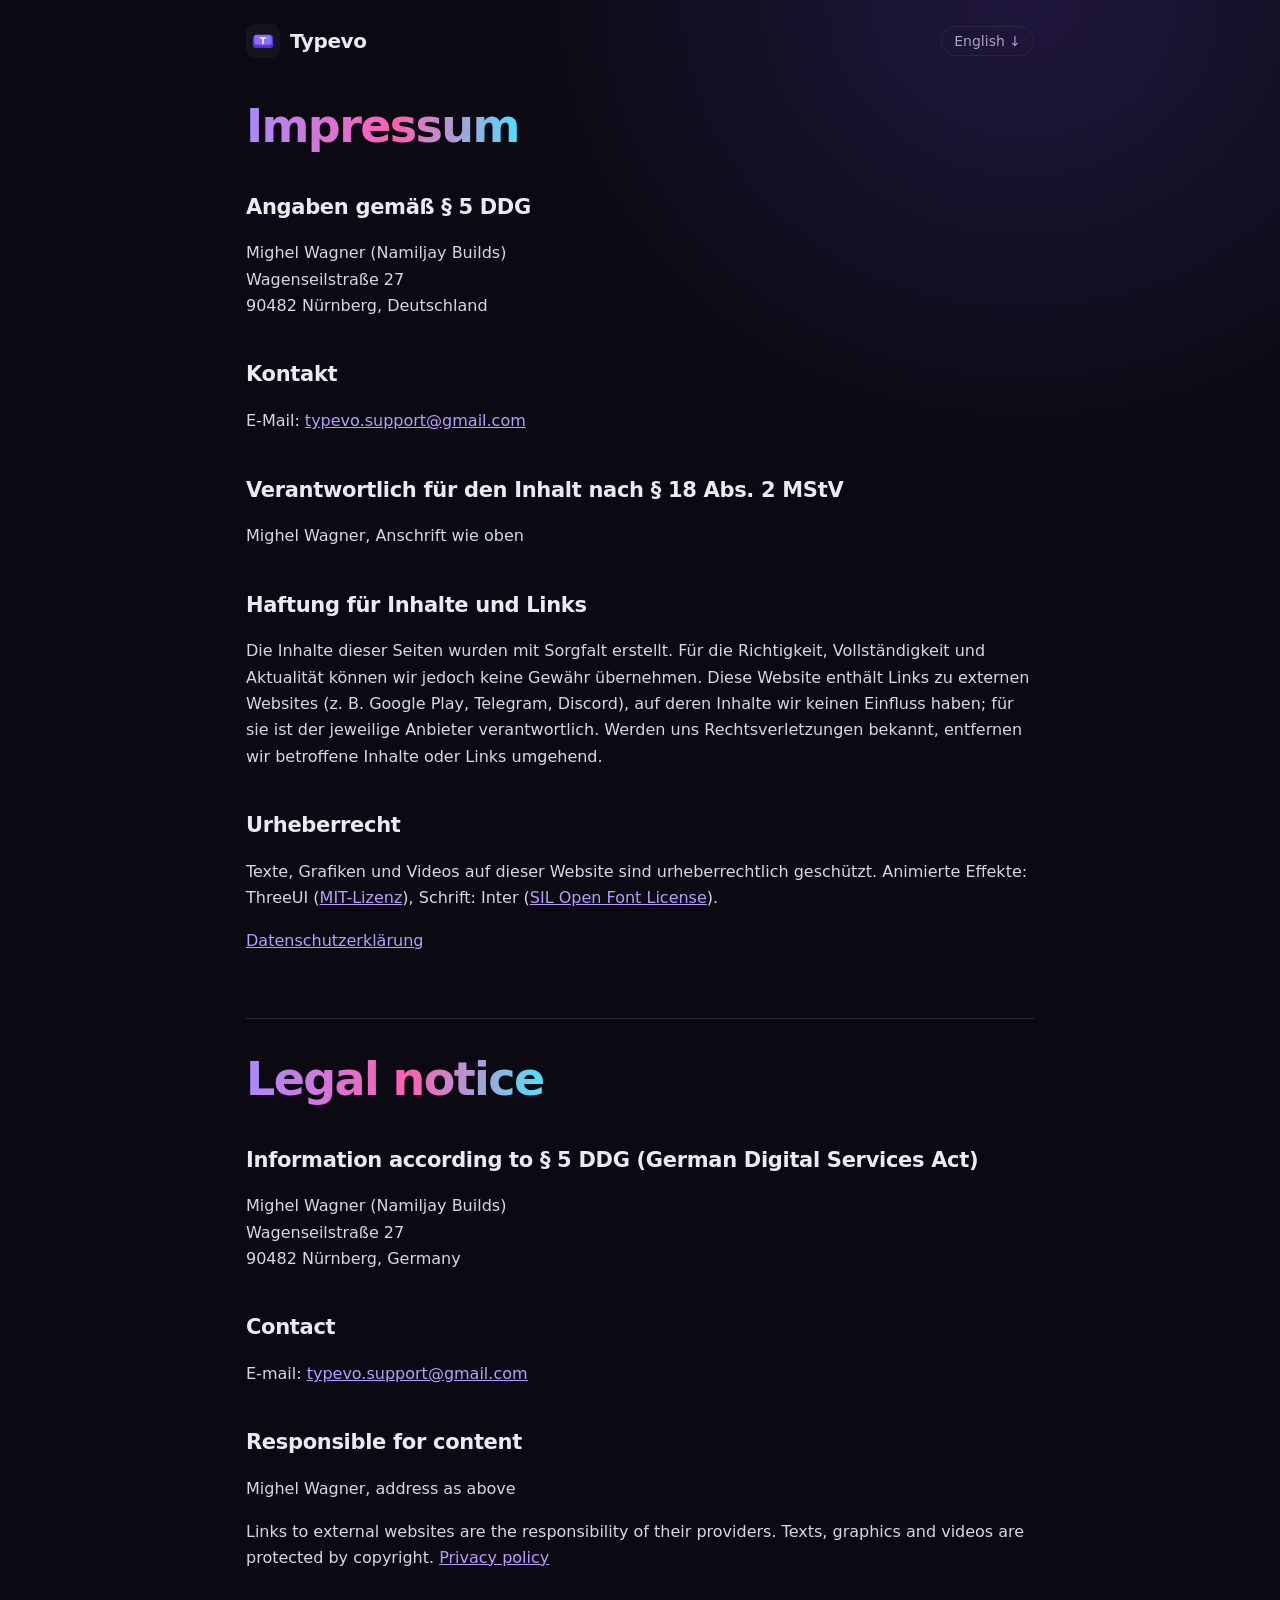
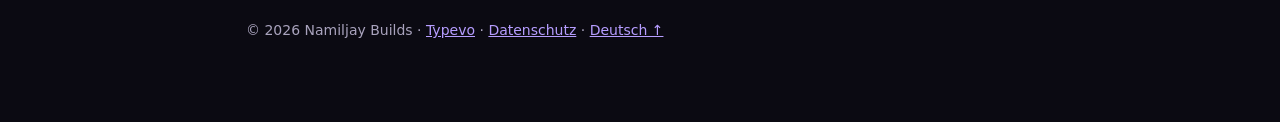
==== impressum.html @ 814fe544 "Impressum, full controller details in the privacy policy, footer link Co-Authored-By: Claude Opus 5." ====
<!doctype html>
<html lang="de">
<head>
<meta charset="utf-8">
<meta name="viewport" content="width=device-width, initial-scale=1">
<title>Impressum – Typevo</title>
<meta name="description" content="Impressum der Typevo-Website. Legal notice of the Typevo website.">
<meta name="theme-color" content="#0b0a12">
<link rel="icon" type="image/png" href="assets/icon.png">
<style>
  :root { --bg: #0b0a12; --card: #15131f; --line: #2a2738; --text: #ece9f6; --muted: #a9a3bd; --accent: #b69dff; --pink: #ff5fb0; --cyan: #4de3ff; }
  * { box-sizing: border-box; }
  html { scroll-behavior: smooth; }
  body { margin: 0; background: radial-gradient(60% 40% at 80% 0%, rgba(124,77,255,.18), transparent 70%), var(--bg); color: var(--text);
    font: 16px/1.65 "Inter Display", Inter, system-ui, -apple-system, Roboto, "Segoe UI", sans-serif; }
  .wrap { max-width: 820px; margin: 0 auto; padding: 24px 16px 80px; }
  header { display: flex; justify-content: space-between; align-items: center; gap: 12px; flex-wrap: wrap; padding-bottom: 8px; }
  .brand { display: flex; align-items: center; gap: 10px; color: var(--text); text-decoration: none; font-weight: 800; font-size: 20px; letter-spacing: -.02em; }
  .brand img { width: 34px; height: 34px; border-radius: 9px; }
  .lang a { color: var(--muted); text-decoration: none; border: 1px solid var(--line); border-radius: 999px; padding: 6px 12px; font-size: 14px; }
  h1 { font-size: clamp(30px, 6vw, 46px); line-height: 1.08; letter-spacing: -.035em; margin: 36px 0 6px; }
  h1 span { background: linear-gradient(95deg, #a98bff, var(--pink) 55%, var(--cyan)); -webkit-background-clip: text; background-clip: text; color: transparent; }
  h2 { font-size: 21px; letter-spacing: -.015em; margin: 38px 0 8px; scroll-margin-top: 16px; }
  h3 { font-size: 17px; margin: 22px 0 4px; }
  p, li { color: #d9d5e6; }
  .date { color: var(--muted); margin: 0 0 22px; }
  .tldr { background: var(--card); border: 1px solid var(--line); border-radius: 18px; padding: 18px 20px; }
  .tldr ul { margin: 8px 0 0; padding-left: 20px; }
  .toc { columns: 2; column-gap: 28px; padding-left: 20px; color: var(--muted); }
  .toc a { color: var(--muted); }
  a { color: var(--accent); }
  mark { background: #ffd23f; color: #1a1400; border-radius: 4px; padding: 0 4px; }
  table { width: 100%; border-collapse: collapse; margin: 10px 0; font-size: 15px; }
  td, th { border-top: 1px solid var(--line); padding: 9px 8px; vertical-align: top; text-align: left; }
  th { color: var(--muted); font-weight: 600; }
  hr { border: none; border-top: 1px solid var(--line); margin: 64px 0 0; }
  footer { margin-top: 48px; color: var(--muted); font-size: 14px; }
  @media (max-width: 600px) { .toc { columns: 1; } table, thead, tbody, tr, td, th { display: block; } th { display: none; } td { border: none; padding: 2px 0; } tr { border-top: 1px solid var(--line); padding: 8px 0; } }
</style>
</head>
<body>
<div class="wrap">
<header>
  <a class="brand" href="index.html"><img src="assets/icon.png" alt="">Typevo</a>
  <nav class="lang"><a href="#en" hreflang="en">English ↓</a></nav>
</header>
<main>
<section id="de">
<h1><span>Impressum</span></h1>
<h2>Angaben gemäß § 5 DDG</h2>
<p>Mighel Wagner (Namiljay Builds)<br>Wagenseilstraße 27<br>90482 Nürnberg, Deutschland</p>
<h2>Kontakt</h2>
<p>E-Mail: <a href="mailto:typevo.support@gmail.com">typevo.support@gmail.com</a></p>
<h2>Verantwortlich für den Inhalt nach § 18 Abs. 2 MStV</h2>
<p>Mighel Wagner, Anschrift wie oben</p>
<h2>Haftung für Inhalte und Links</h2>
<p>Die Inhalte dieser Seiten wurden mit Sorgfalt erstellt. Für die Richtigkeit, Vollständigkeit und Aktualität können wir jedoch keine Gewähr übernehmen. Diese Website enthält Links zu externen Websites (z. B. Google Play, Telegram, Discord), auf deren Inhalte wir keinen Einfluss haben; für sie ist der jeweilige Anbieter verantwortlich. Werden uns Rechtsverletzungen bekannt, entfernen wir betroffene Inhalte oder Links umgehend.</p>
<h2>Urheberrecht</h2>
<p>Texte, Grafiken und Videos auf dieser Website sind urheberrechtlich geschützt. Animierte Effekte: ThreeUI (<a href="licenses/threeui-LICENSE.txt">MIT-Lizenz</a>), Schrift: Inter (<a href="licenses/inter-OFL.txt">SIL Open Font License</a>).</p>
<p><a href="privacy-policy.html">Datenschutzerklärung</a></p>
</section>
<hr>
<section id="en" lang="en">
<h1><span>Legal notice</span></h1>
<h2>Information according to § 5 DDG (German Digital Services Act)</h2>
<p>Mighel Wagner (Namiljay Builds)<br>Wagenseilstraße 27<br>90482 Nürnberg, Germany</p>
<h2>Contact</h2>
<p>E-mail: <a href="mailto:typevo.support@gmail.com">typevo.support@gmail.com</a></p>
<h2>Responsible for content</h2>
<p>Mighel Wagner, address as above</p>
<p>Links to external websites are the responsibility of their providers. Texts, graphics and videos are protected by copyright. <a href="privacy-policy.html#en">Privacy policy</a></p>
</section>
</main>
<footer>© 2026 Namiljay Builds · <a href="index.html">Typevo</a> · <a href="privacy-policy.html">Datenschutz</a> · <a href="#de">Deutsch ↑</a></footer>
</div>
</body>
</html>
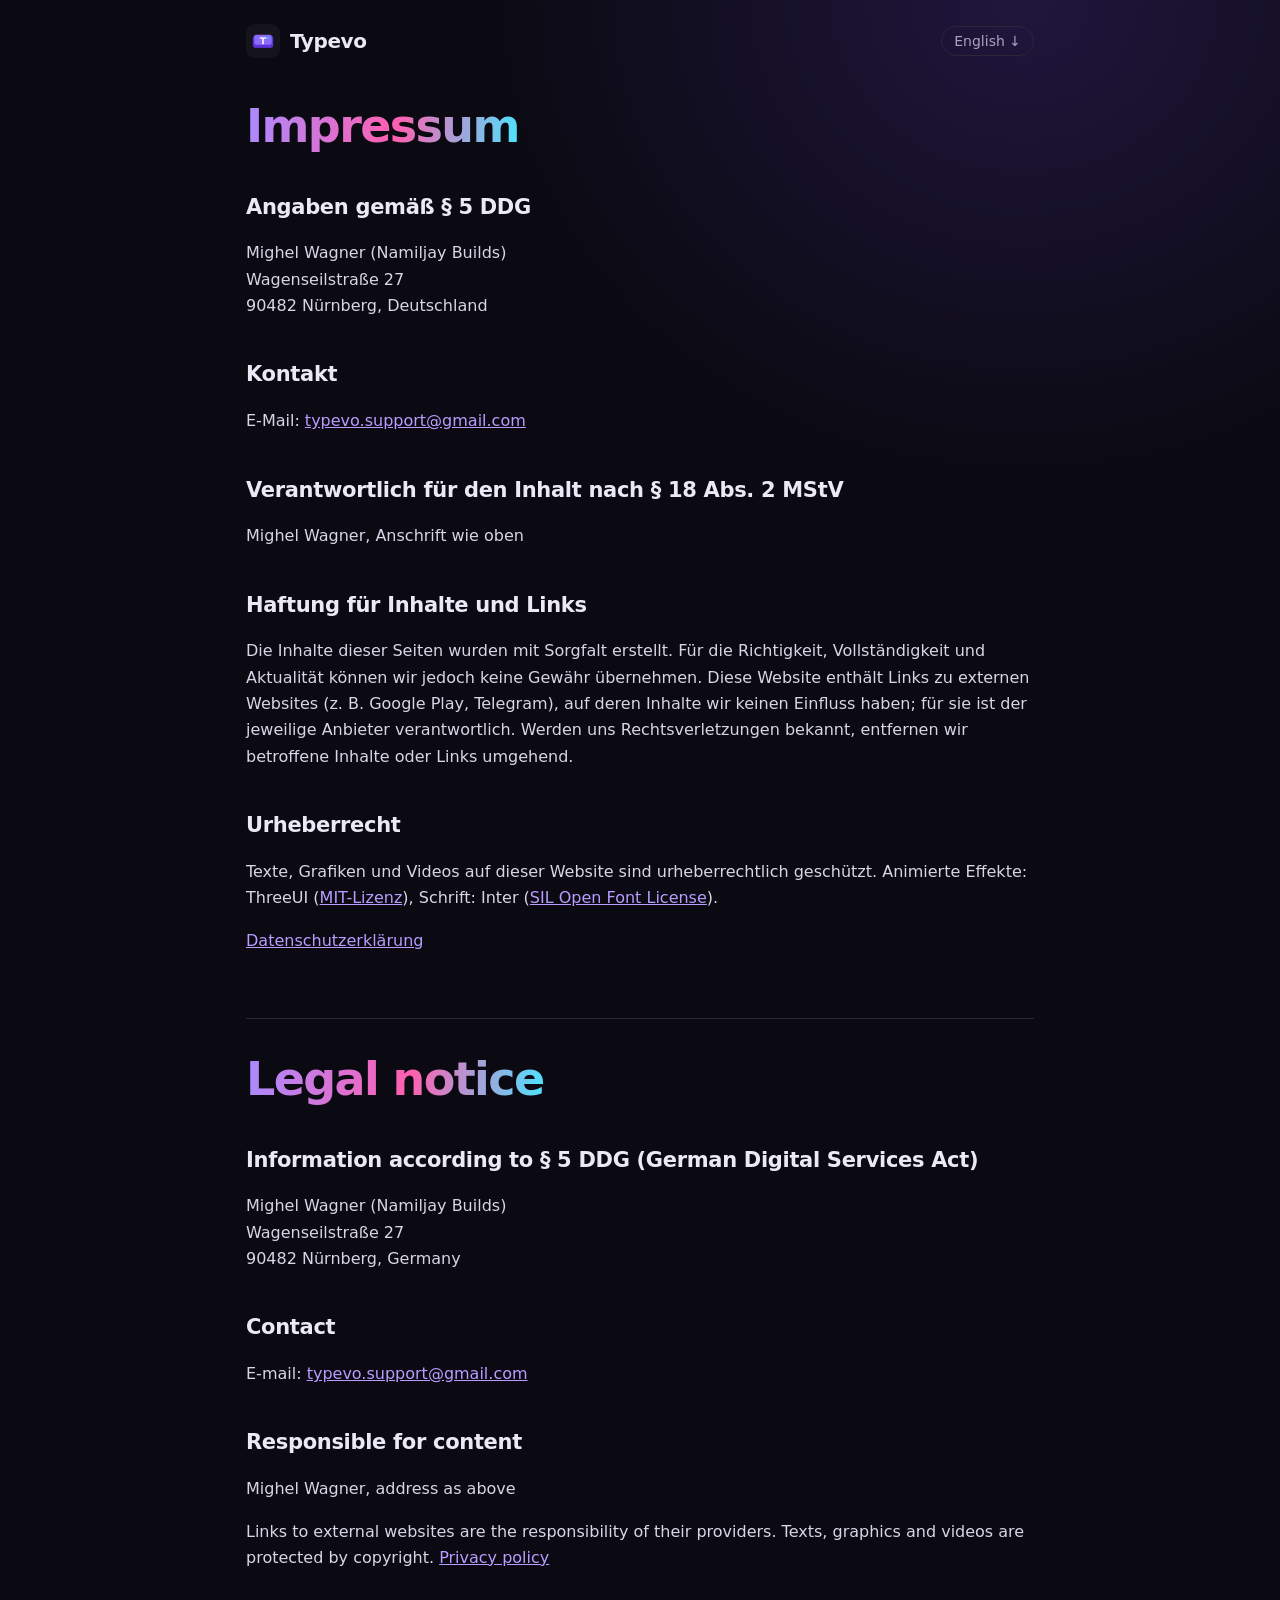
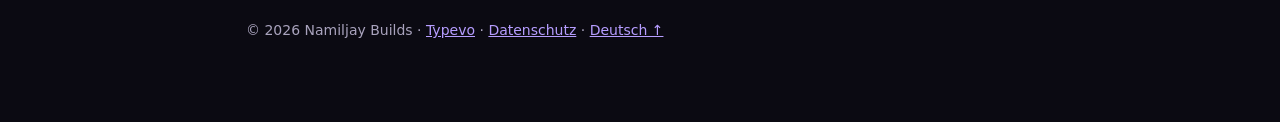
==== commit 89cf4ffb: "Hide Discord until it is set up" ====
--- a/impressum.html
+++ b/impressum.html
@@ -54,7 +54,7 @@
 <h2>Verantwortlich für den Inhalt nach § 18 Abs. 2 MStV</h2>
 <p>Mighel Wagner, Anschrift wie oben</p>
 <h2>Haftung für Inhalte und Links</h2>
-<p>Die Inhalte dieser Seiten wurden mit Sorgfalt erstellt. Für die Richtigkeit, Vollständigkeit und Aktualität können wir jedoch keine Gewähr übernehmen. Diese Website enthält Links zu externen Websites (z. B. Google Play, Telegram, Discord), auf deren Inhalte wir keinen Einfluss haben; für sie ist der jeweilige Anbieter verantwortlich. Werden uns Rechtsverletzungen bekannt, entfernen wir betroffene Inhalte oder Links umgehend.</p>
+<p>Die Inhalte dieser Seiten wurden mit Sorgfalt erstellt. Für die Richtigkeit, Vollständigkeit und Aktualität können wir jedoch keine Gewähr übernehmen. Diese Website enthält Links zu externen Websites (z. B. Google Play, Telegram), auf deren Inhalte wir keinen Einfluss haben; für sie ist der jeweilige Anbieter verantwortlich. Werden uns Rechtsverletzungen bekannt, entfernen wir betroffene Inhalte oder Links umgehend.</p>
 <h2>Urheberrecht</h2>
 <p>Texte, Grafiken und Videos auf dieser Website sind urheberrechtlich geschützt. Animierte Effekte: ThreeUI (<a href="licenses/threeui-LICENSE.txt">MIT-Lizenz</a>), Schrift: Inter (<a href="licenses/inter-OFL.txt">SIL Open Font License</a>).</p>
 <p><a href="privacy-policy.html">Datenschutzerklärung</a></p>
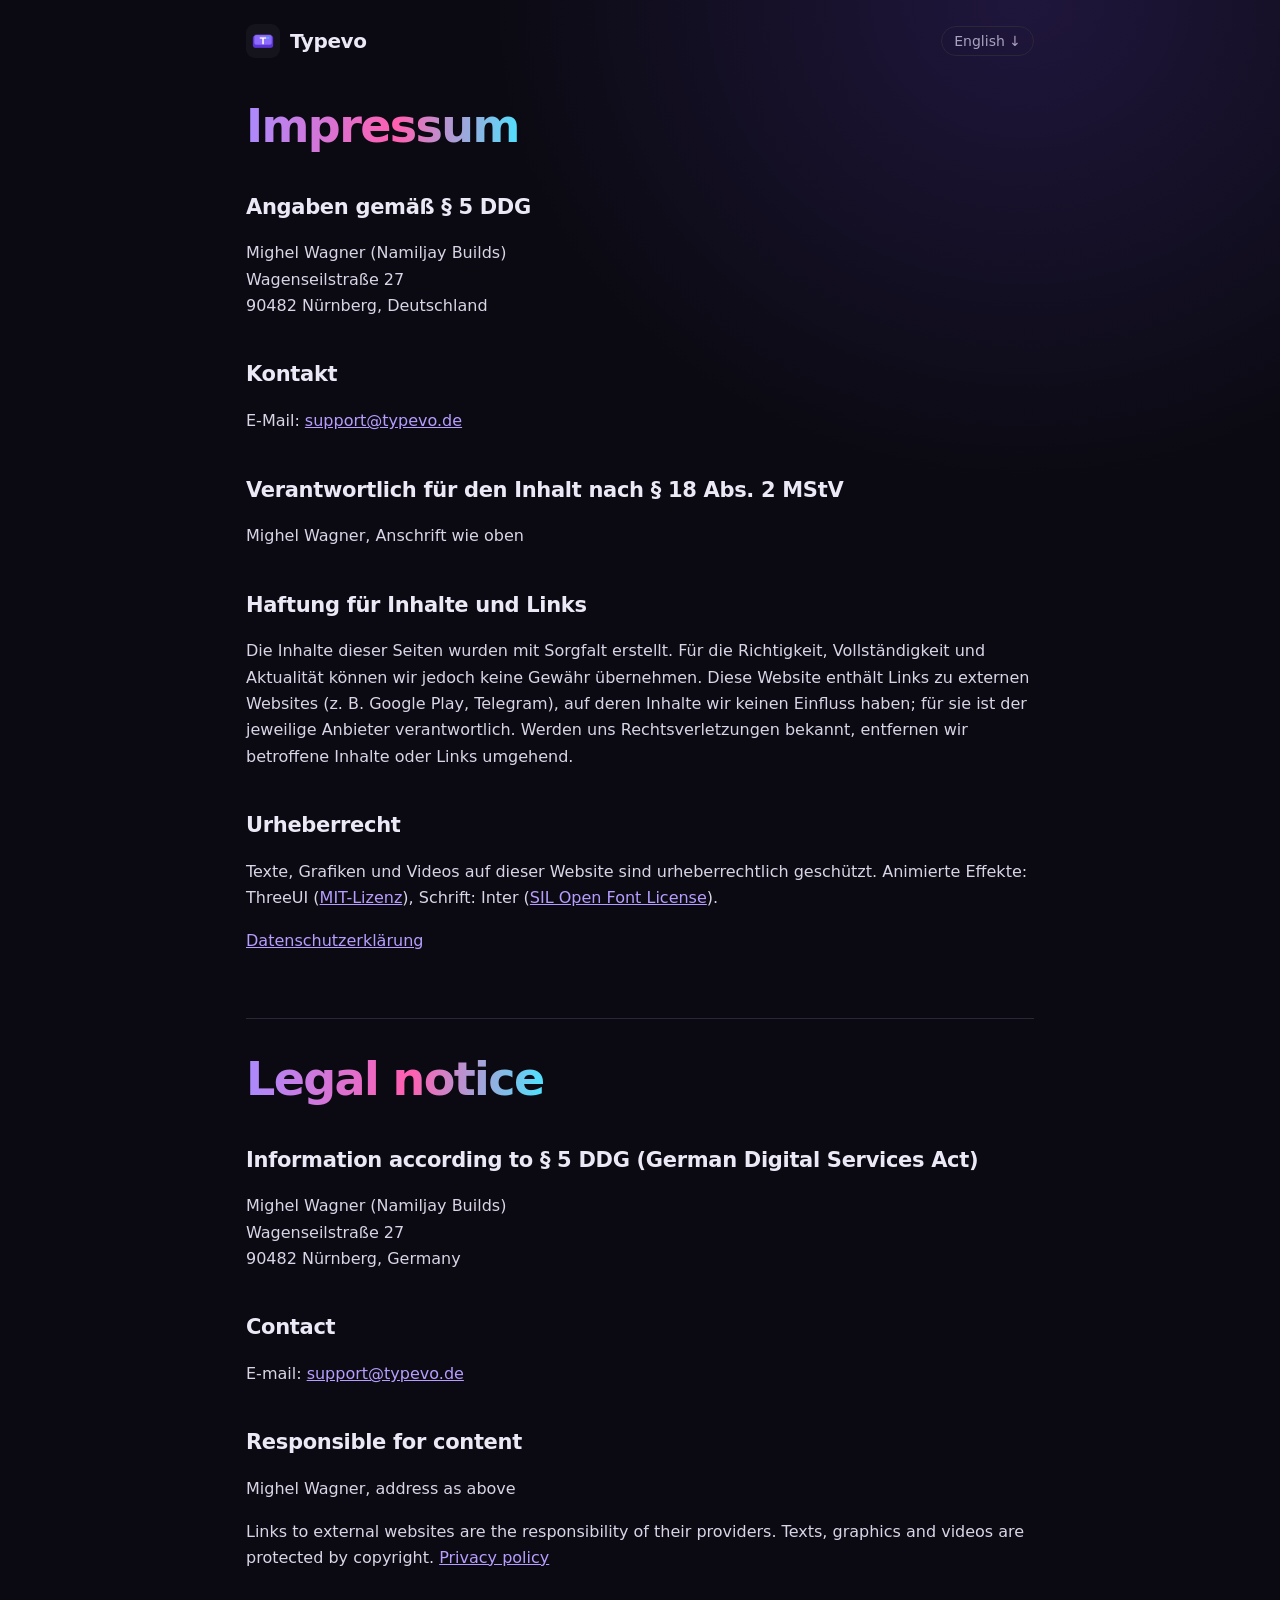
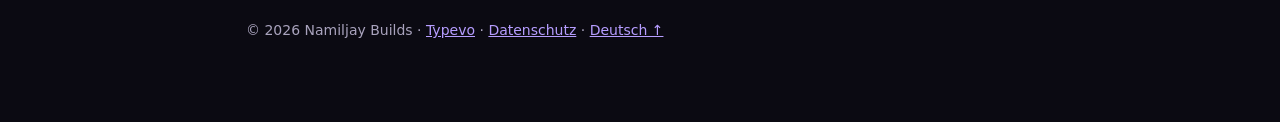
==== commit cfd38090: "Support e-mail is now support@typevo.de" ====
--- a/impressum.html
+++ b/impressum.html
@@ -50,7 +50,7 @@
 <h2>Angaben gemäß § 5 DDG</h2>
 <p>Mighel Wagner (Namiljay Builds)<br>Wagenseilstraße 27<br>90482 Nürnberg, Deutschland</p>
 <h2>Kontakt</h2>
-<p>E-Mail: <a href="mailto:typevo.support@gmail.com">typevo.support@gmail.com</a></p>
+<p>E-Mail: <a href="mailto:support@typevo.de">support@typevo.de</a></p>
 <h2>Verantwortlich für den Inhalt nach § 18 Abs. 2 MStV</h2>
 <p>Mighel Wagner, Anschrift wie oben</p>
 <h2>Haftung für Inhalte und Links</h2>
@@ -65,7 +65,7 @@
 <h2>Information according to § 5 DDG (German Digital Services Act)</h2>
 <p>Mighel Wagner (Namiljay Builds)<br>Wagenseilstraße 27<br>90482 Nürnberg, Germany</p>
 <h2>Contact</h2>
-<p>E-mail: <a href="mailto:typevo.support@gmail.com">typevo.support@gmail.com</a></p>
+<p>E-mail: <a href="mailto:support@typevo.de">support@typevo.de</a></p>
 <h2>Responsible for content</h2>
 <p>Mighel Wagner, address as above</p>
 <p>Links to external websites are the responsibility of their providers. Texts, graphics and videos are protected by copyright. <a href="privacy-policy.html#en">Privacy policy</a></p>
